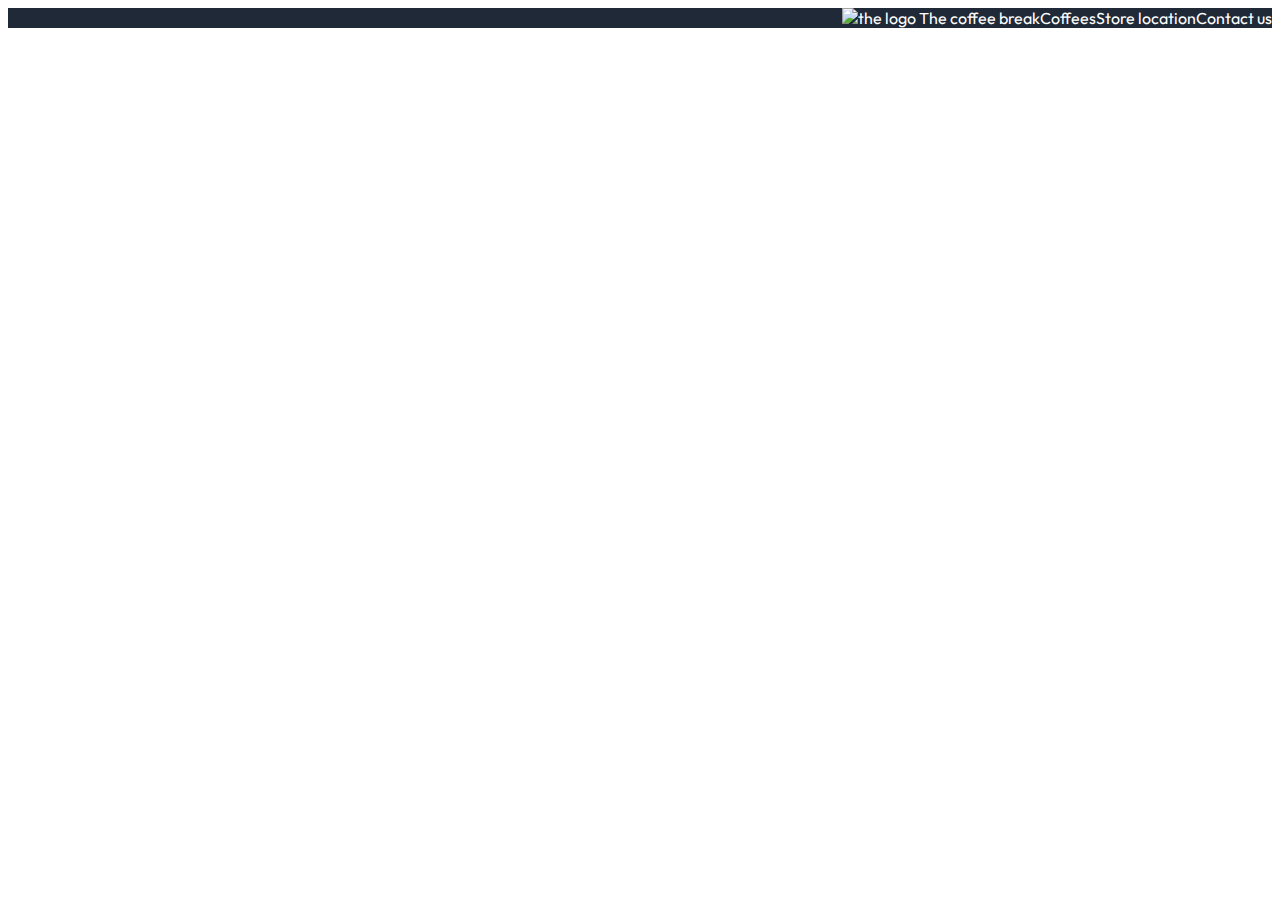
==== index.html @ 66bce4d7 "First version" ====
<!DOCTYPE html>
<html lang="en">
<head>
    <meta charset="UTF-8">
    <meta name="viewport" content="width=device-width, initial-scale=1.0">
    <title>The Coffee Break</title>
    <link rel="stylesheet" href="style.css">
</head>
<body>
    <div class="header">
        <div class="logo"> <img src="pics/image.png" alt="the logo" id="logoPic"> The coffee break
        </div>
        <div class="moreCoffees">
            <a href="#">Coffees</a>
        </div>
        <div class="storeLocation">
            <a href="#">Store location</a>
        </div>
        <div class="contactUs">
            <a href="#">Contact us</a>
        </div>
    </div>
</body>
</html>
---- style.css ----
@import url('https://fonts.googleapis.com/css2?family=Outfit:wght@600&display=swap');

.header {
    display: flex;
    justify-content: flex-end;
    background-color: #1f2937;
    color: white;
    font-family: 'Outfit', sans-serif;
    width: 100%;
}

#logoPic {
    width: 10%;
    height: auto;
}

a {
    text-decoration: none;
    color: white;
}

a:hover {
    text-decoration: underline;
}
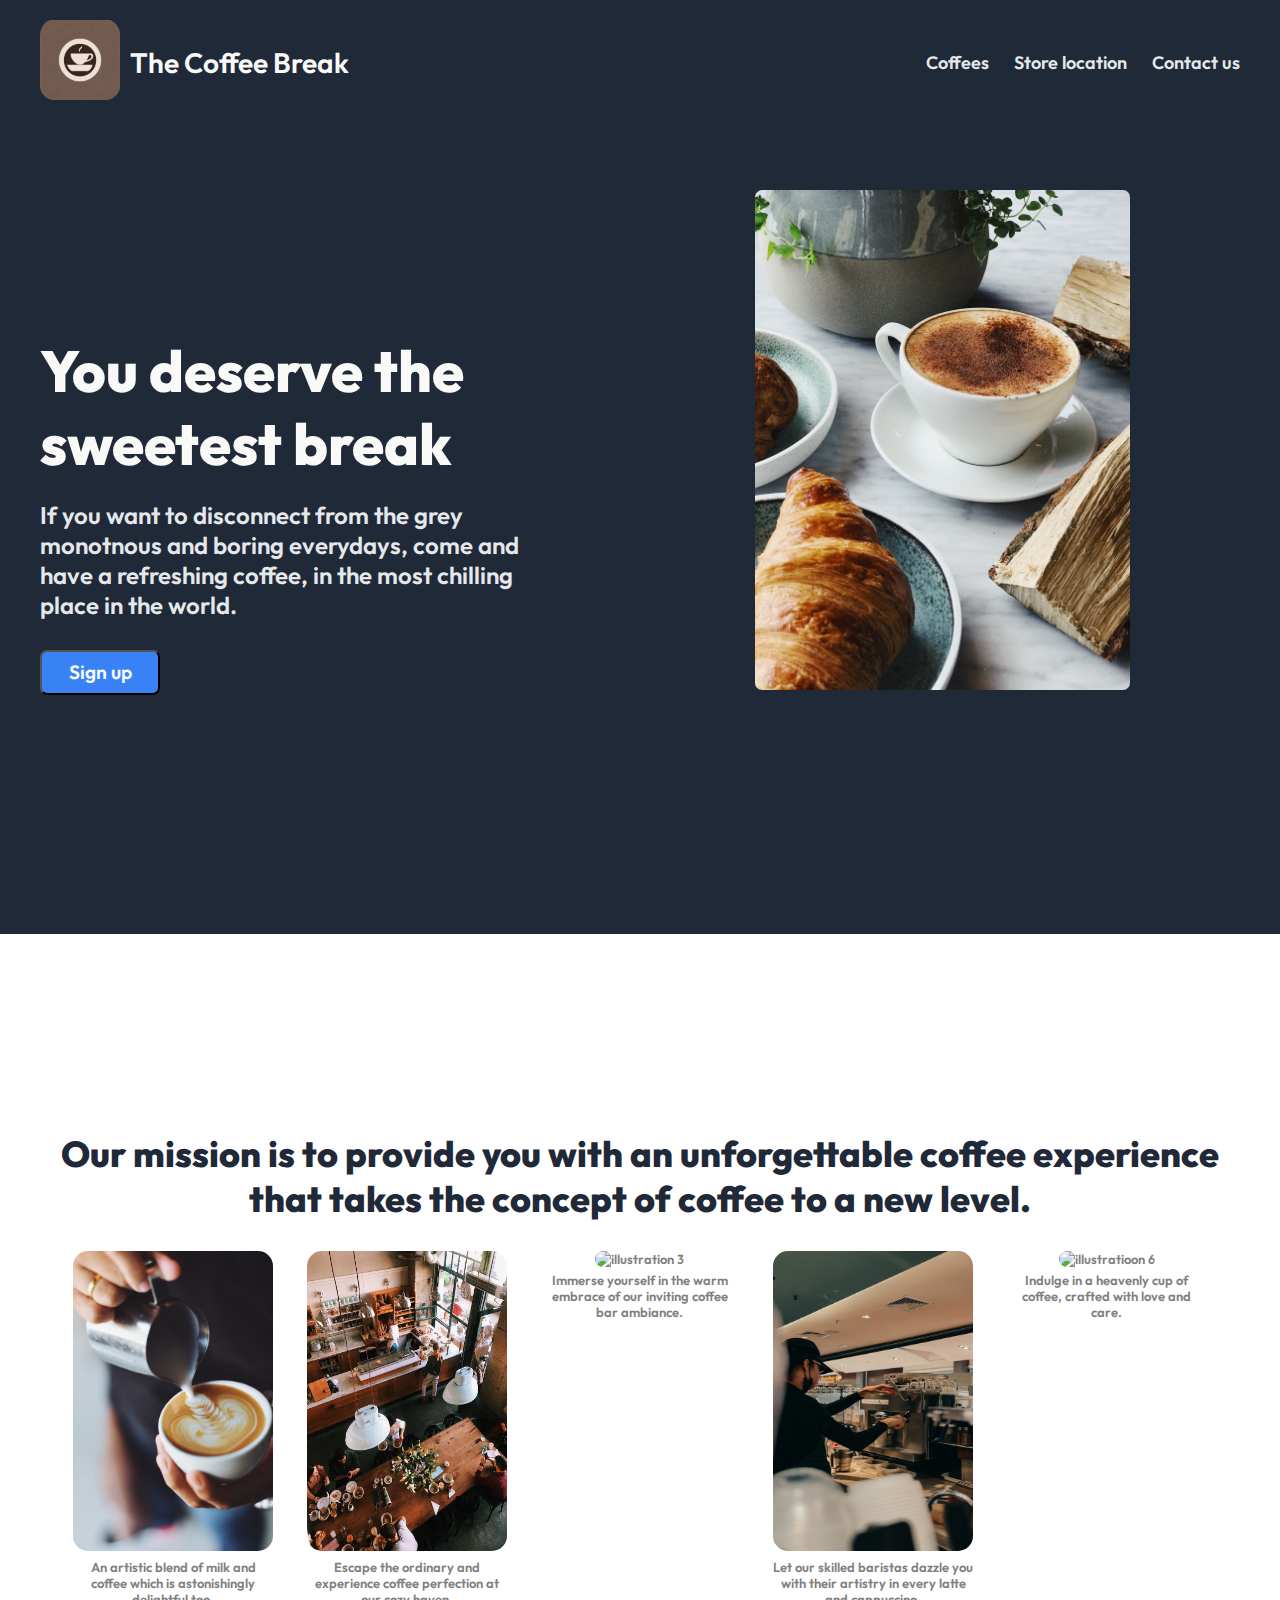
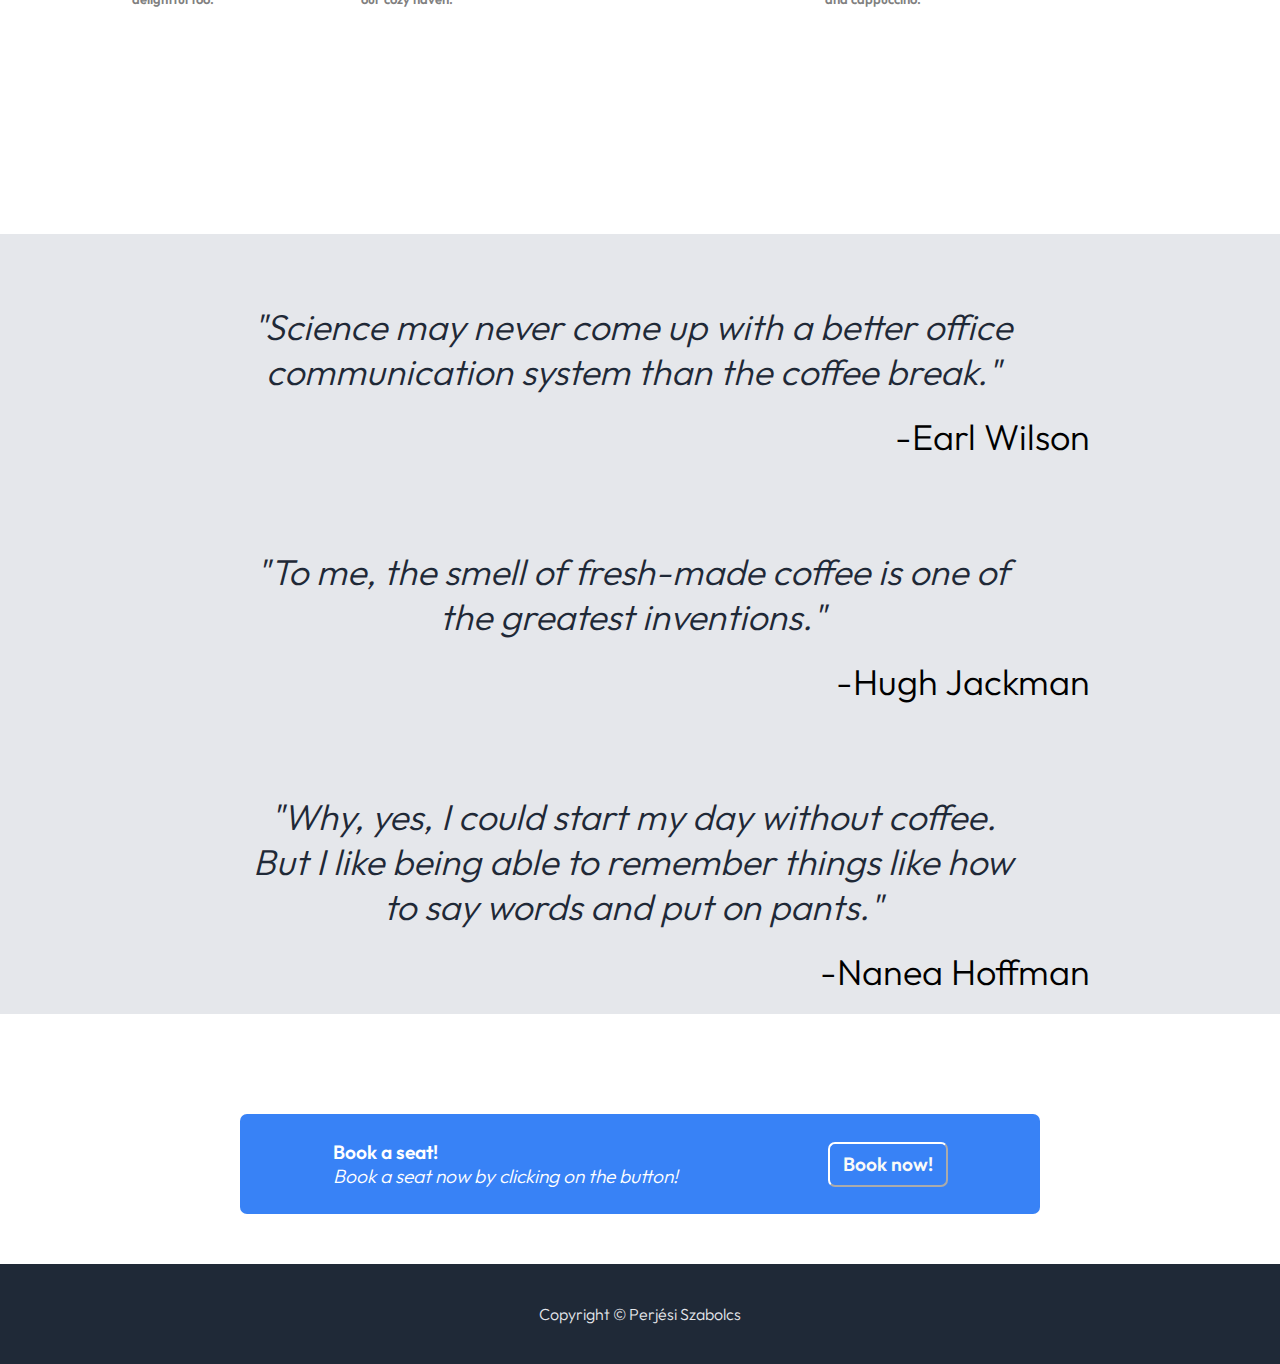
==== commit 722a7e41: "Latest version, finished" ====
--- a/index.html
+++ b/index.html
@@ -7,18 +7,135 @@
     <link rel="stylesheet" href="style.css">
 </head>
 <body>
+<div class="headerContainer">
     <div class="header">
-        <div class="logo"> <img src="pics/image.png" alt="the logo" id="logoPic"> The coffee break
+        <div class="logo"> 
+            <div class="logoPicture">                       <img src="pics/image.png" alt="the logo" id="logoPic">
+            </div>
+            <div class="logoText">
+                <h3>The Coffee Break</h3>
+            </div>
         </div>
-        <div class="moreCoffees">
-            <a href="#">Coffees</a>
-        </div>
-        <div class="storeLocation">
-            <a href="#">Store location</a>
-        </div>
-        <div class="contactUs">
-            <a href="#">Contact us</a>
+        <div class="links">
+            <div class="moreCoffees">
+                <a href="#">Coffees</a>
+            </div>
+            <div class="storeLocation">
+                <a href="#">Store location</a>
+            </div>
+            <div class="contactUs">
+                <a href="#">Contact us</a>
+            </div>
         </div>
     </div>
+</div>
+<div class="heroContainer">
+    <div class="hero">
+        <div class="heroText">
+            <div class="mainHeroText">
+                You deserve the sweetest break
+            </div>
+            <br>
+            <div class="secondaryHeroText">
+                <p>If you want to disconnect from the grey monotnous and boring everydays, come and have a refreshing coffee, in the most chilling place in the world.</p>
+            </div>
+            
+            <button id="signUpButton">Sign up</button>
+        </div>
+        <div class="heroPicture">
+            <img src="pics/hero-image.jpg" alt="a chilling picture of a cappucino" id="heroPicture">
+        </div>
+    </div>
+</div>
+<div class="infoBoxContainer">
+    <div class= "infoBox">
+        <div class="infoBoxHeader">
+            <div class="infoBoxHeaderText">
+                Our mission is to provide you with an unforgettable coffee experience that takes the concept of coffee to a new level.
+            </div>
+        </div>
+        
+        <div class="illustrations">
+            <div class="infoBox1">
+                <img src="pics/infobox1.jpg" alt="illustration 1">
+                <div class="infoBox1Comment">
+                    An artistic blend of milk and coffee which is astonishingly delightful too.
+                </div>
+            </div>
+            
+
+            <div class="infoBox2">
+                <img src="pics/infobox2.jpg" alt="illlustration 2">
+                <div class="infobox2Comment">
+                    Escape the ordinary and experience coffee perfection at our cozy haven.
+                </div>
+            </div>
+            
+
+            <div class="infoBox3">
+                <img src="pics/infobox3.jpg" alt="illustration 3">
+                <div class="infoBox3Comment">
+                    Immerse yourself in the warm embrace of our inviting coffee bar ambiance.
+                </div>
+            </div>
+            
+
+            <div class="infoBox4">
+                <img src="pics/infobox4.jpg" alt="illustration 4">
+                <div class="infoBox4Comment">
+                    Let our skilled baristas dazzle you with their artistry in every latte and cappuccino.
+                </div>
+            </div>
+            
+
+            <div class="infoBox5">
+                <img src="pics/infobox5.jpg" alt="illustratioon 6">
+                <div class="infoBox5Comment">
+                    Indulge in a heavenly cup of coffee, crafted with love and care.
+                </div>
+            </div>
+        </div>
+    </div>
+</div>
+
+<div class="quoteContainer">
+    <div class="quoteTexts">
+        <div class="quote1">
+            "Science may never come up with a better office communication system than the coffee break."
+        </div>
+        <div class="author1">
+            -Earl Wilson  
+        </div>
+        <div class="quote2">
+            "To me, the smell of fresh-made coffee is one of the greatest inventions."
+        </div>
+        <div class="author2">
+            -Hugh Jackman
+        </div>
+        <div class="quote3">
+            "Why, yes, I could start my day without coffee. But I like being able to remember things like how to say words and put on pants."
+        </div>
+        <div class="author3">
+            -Nanea Hoffman
+        </div>
+    </div>
+</div>
+<div class="callToActionContainer">
+    <div class="callToActionBox">
+        <div class="callToActionText">
+            Book a seat!
+            <br>
+            <em>Book a seat now by clicking on the button!</em>
+        </div>
+        <div class="bookButton">
+            <button id="bookButton">Book now!</button>
+        </div>
+    </div>
+</div>
+<footer>
+    <div class="copyRight">
+        Copyright © Perjési Szabolcs
+    </div>
+</footer>
 </body>
 </html>--- a/style.css
+++ b/style.css
@@ -1,24 +1,263 @@
-@import url('https://fonts.googleapis.com/css2?family=Outfit:wght@600&display=swap');
+@import url('https://fonts.googleapis.com/css2?family=Outfit:wght@300;600;800&display=swap');
+
+* {
+    padding: 0;
+    margin: 0;
+    box-sizing: border-box;
+    font-family: 'Outfit', sans-serif;
+    font-weight: 600;
+}
+
+
+.headerContainer {
+    display: flex;
+    background-color: #1f2937;
+    justify-content: center;
+    padding: 20px 0;
+}
 
 .header {
     display: flex;
+    justify-content: space-between;
+    width: 1200px;
+    margin: 0 20px;
+}
+
+.logo {
+    display: flex;
+}
+
+.logoText {
+    font-size: 24px;
+    color: #f9faf8;
+    display: flex;
+    align-items: center;
+    padding: 10px;
+}
+
+#logoPic {
+    height: 80px;
+}
+
+.links {
+    display: flex;
     justify-content: flex-end;
-    background-color: #1f2937;
-    color: white;
-    font-family: 'Outfit', sans-serif;
-    width: 100%;
-}
-
-#logoPic {
-    width: 10%;
-    height: auto;
+    align-items: center;
+    font-size: 18px;
+    
+}
+
+.moreCoffees, .storeLocation, .contactUs {
+    margin-left: 25px;
 }
 
 a {
     text-decoration: none;
-    color: white;
+    color: #e5e7eb;
 }
 
 a:hover {
     text-decoration: underline;
+}
+
+.heroContainer {
+    background-color: #1f2937;
+    display: flex;
+    justify-content: center;
+    align-items: center;
+    padding: 20px 0;
+    min-height: 90vh;
+}
+
+.hero{
+    display: flex;
+    flex-flow: row wrap;
+    justify-content: space-between;
+    width: 1200px;
+    margin: 0 20px;
+}
+
+.mainHeroText {
+    font-size: 58px;
+    font-weight: 800;
+    color: #f9faf8;
+    width: 500px;
+}
+
+.secondaryHeroText {
+    font-size: 24px;
+    color: #e5e7eb;
+    width: 500px;
+}
+
+.heroPicture {
+    position: absolute;
+    right: 150px;
+    top: 190px;
+}
+
+#heroPicture {
+    min-height: 300px;
+    max-height: 500px;
+    border-radius: 7px;
+}
+
+#signUpButton {
+    background-color: #3882f6;
+    color: #f9faf8;
+    height: 45px;
+    width: 120px;
+    margin: 30px 0;
+    font-size: larger;
+    border-radius: 7px;
+}
+
+#signUpButton:hover {
+    cursor: pointer;
+    background-color: #f9faf8;
+    color: #3882f6;
+}
+
+.infoBoxContainer {
+    display: flex;
+    background-color: #fff;
+    justify-content: center;
+    align-items: center;
+    padding: 50px 0;
+    margin: 0 20px;
+    min-height: 100vh;
+}
+
+
+.infoBox {
+    display: block;
+    justify-content: center;
+}
+
+.infoBoxHeader {
+    display: block;
+    font-size: 36px;
+    padding-bottom: 25px;
+    max-width: 1200px;
+}
+
+.infoBoxHeaderText {
+    font-weight: 800;
+    text-align: center;
+    color: #1f2937;
+}
+
+.illustrations {
+    display: flex;
+    justify-content: space-evenly;
+    flex-flow: row wrap;
+    max-width: 1200px;
+}
+
+.illustrations img {
+    height: 300px;
+    width: 200px;
+    border-radius: 15px;
+}
+
+.illustrations div {
+    width: 200px;
+    padding: 5px 0 15px 0;
+    font-size: small;
+    text-align: center;
+    color: grey;
+}
+
+.quoteContainer {
+    background-color: #e5e7eb;
+    display: flex;
+    justify-content: center;
+    width: 100%;
+}
+
+.quoteTexts{
+    font-size: 36px;
+    width: 1000px;
+}
+
+.quote1, .quote2, .quote3 {
+    margin: 0 80px 0 100px;
+    font-style: italic;
+    font-weight: 300;
+    color: #1f2937;
+    text-align: center;
+    padding: 70px 0 20px 0;
+    max-width: 785px;
+}
+
+.author1, .author2, .author3{
+    width: 1200;
+    text-align: end;
+    font-weight: 300;
+    padding-right: 50px;
+    padding-bottom: 20px;
+}
+
+.callToActionContainer {
+    display: flex;
+    width: 100%;
+    justify-content: center;
+    align-items: center;
+    padding: 100px 100px 50px 100px;
+}
+
+.callToActionBox {
+    background-color: #3882f6;
+    width: 800px;
+    height: 100px;
+    border-radius: 7px;
+    display: flex;
+    justify-content: center;
+    align-items: center;
+}
+
+.callToActionText {
+    color: #fff;
+    font-weight: 600;
+    font-size: larger;
+}
+
+em {
+    font-weight: 300;
+}
+
+#bookButton {
+    background-color: #3882f6;
+    color: #f9faf8;
+    border-color: #fff;
+    height: 45px;
+    width: 120px;
+    margin: 30px 0;
+    font-size: larger;
+    border-radius: 7px;
+}
+
+#bookButton:hover {
+    cursor: pointer;
+    background-color: #f9faf8;
+    color: #3882f6;
+}
+
+.bookButton {
+    padding-left: 150px;
+}
+
+footer {
+    display: flex;
+    justify-content: center;
+    align-items: center;
+    background-color: #1f2937;
+    height: 100px;
+
+}
+
+.copyRight {
+    text-align: center;
+    font-weight: 300;
+    color: #e5e7eb;
 }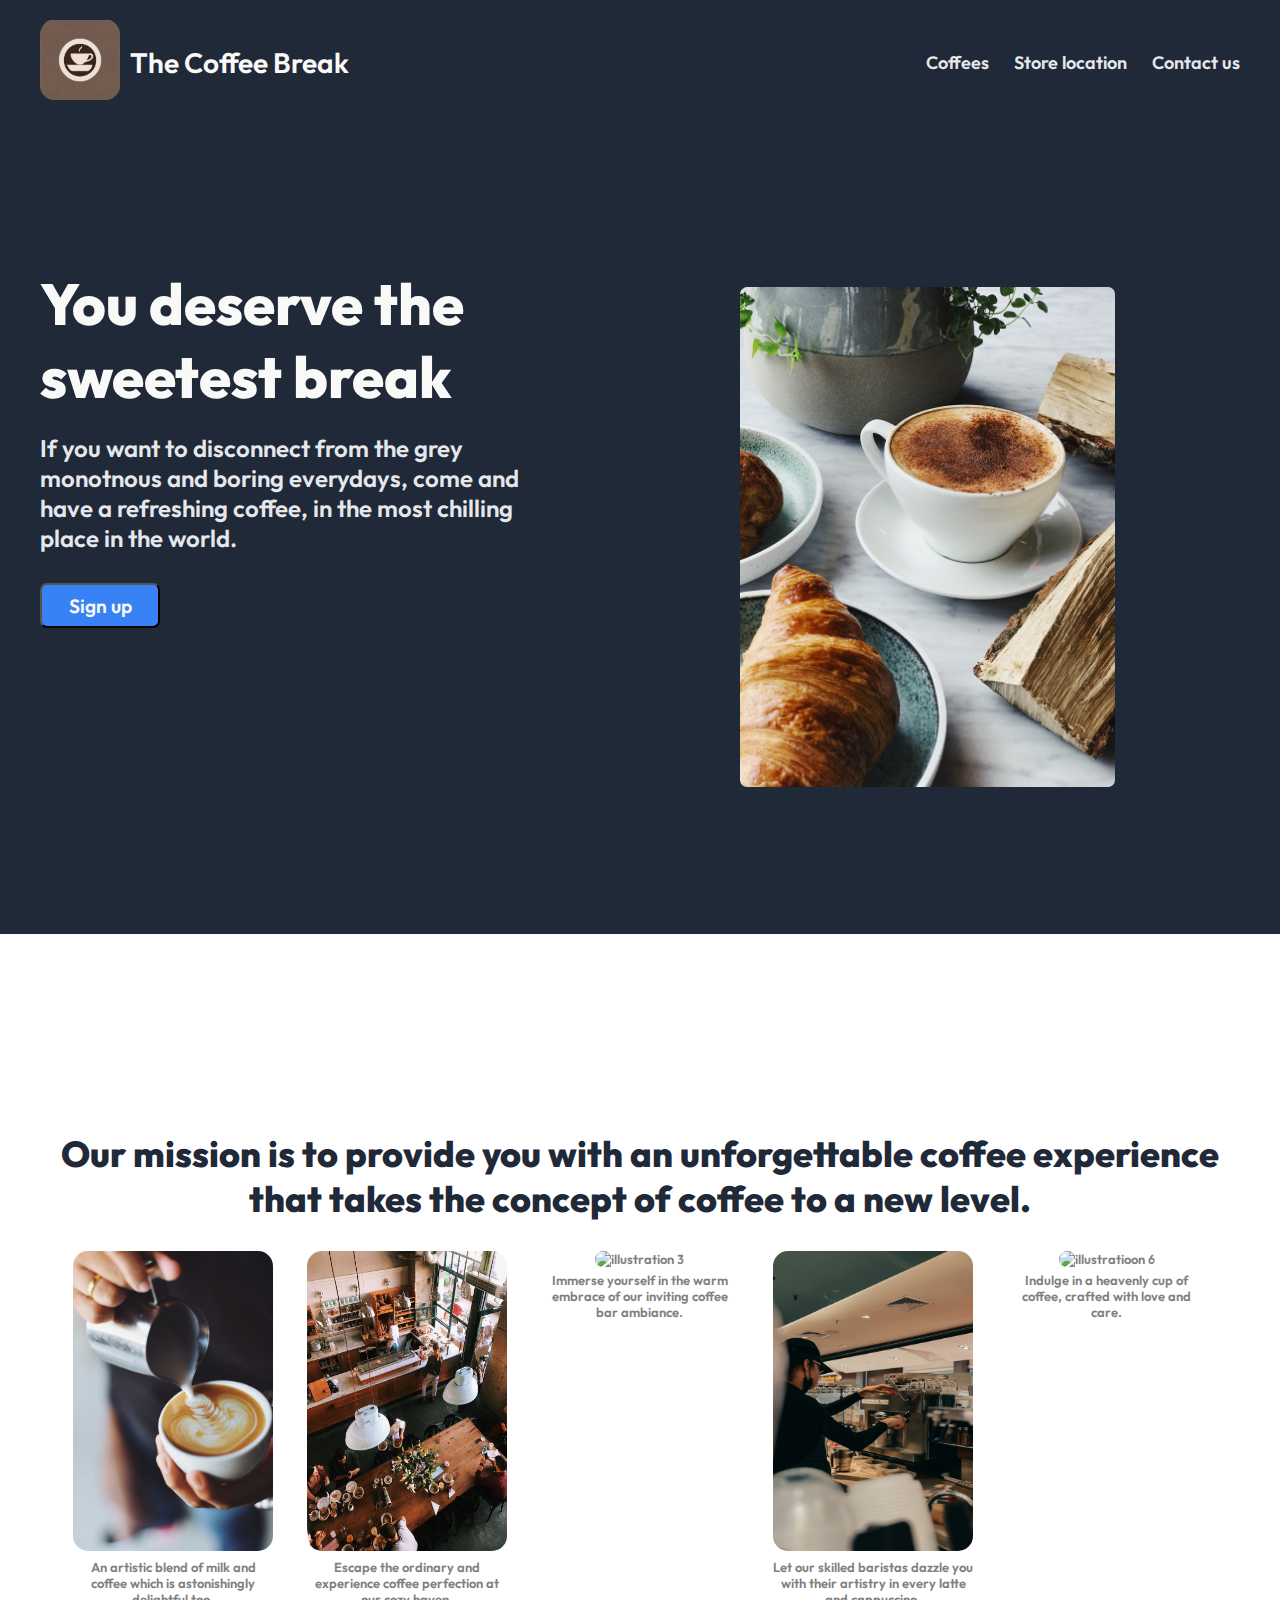
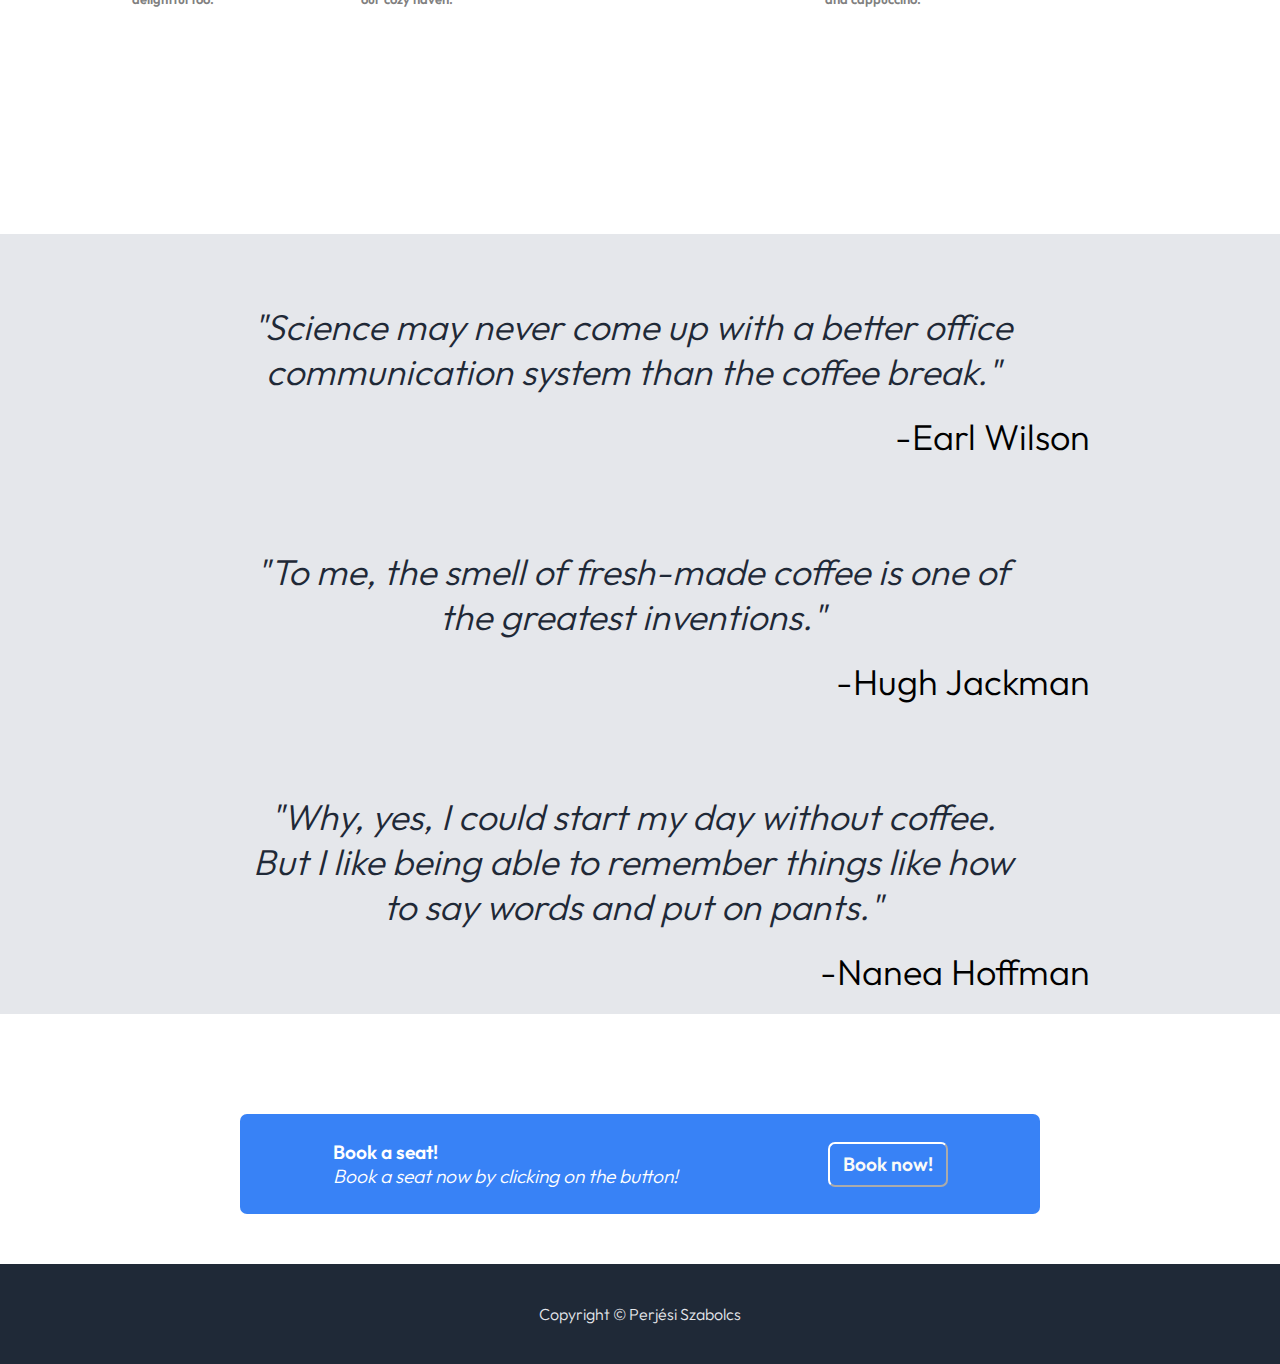
==== commit 0ff97c90: "Add responsiveness" ====
--- a/index.html
+++ b/index.html
@@ -1,141 +1,145 @@
 <!DOCTYPE html>
 <html lang="en">
-<head>
-    <meta charset="UTF-8">
-    <meta name="viewport" content="width=device-width, initial-scale=1.0">
+  <head>
+    <meta charset="UTF-8" />
+    <meta name="viewport" content="width=device-width, initial-scale=1.0" />
     <title>The Coffee Break</title>
-    <link rel="stylesheet" href="style.css">
-</head>
-<body>
-<div class="headerContainer">
-    <div class="header">
-        <div class="logo"> 
-            <div class="logoPicture">                       <img src="pics/image.png" alt="the logo" id="logoPic">
-            </div>
-            <div class="logoText">
-                <h3>The Coffee Break</h3>
-            </div>
+    <link rel="stylesheet" href="style.css" />
+    <link rel="shortcut icon" href="pics/logoMini.png.ico" />
+  </head>
+  <body>
+    <div class="headerContainer">
+      <div class="header">
+        <div class="logo">
+          <div class="logoPicture">
+            <img src="pics/image.png" alt="the logo" id="logoPic" />
+          </div>
+          <div class="logoText">
+            <h3>The Coffee Break</h3>
+          </div>
         </div>
         <div class="links">
-            <div class="moreCoffees">
-                <a href="#">Coffees</a>
-            </div>
-            <div class="storeLocation">
-                <a href="#">Store location</a>
-            </div>
-            <div class="contactUs">
-                <a href="#">Contact us</a>
-            </div>
+          <div class="moreCoffees">
+            <a href="#">Coffees</a>
+          </div>
+          <div class="storeLocation">
+            <a href="#">Store location</a>
+          </div>
+          <div class="contactUs">
+            <a href="#">Contact us</a>
+          </div>
         </div>
+      </div>
     </div>
-</div>
-<div class="heroContainer">
-    <div class="hero">
+    <div class="heroContainer">
+      <div class="hero">
         <div class="heroText">
-            <div class="mainHeroText">
-                You deserve the sweetest break
-            </div>
-            <br>
-            <div class="secondaryHeroText">
-                <p>If you want to disconnect from the grey monotnous and boring everydays, come and have a refreshing coffee, in the most chilling place in the world.</p>
-            </div>
-            
-            <button id="signUpButton">Sign up</button>
+          <div class="mainHeroText">You deserve the sweetest break</div>
+          <br />
+          <div class="secondaryHeroText">
+            <p>
+              If you want to disconnect from the grey monotnous and boring
+              everydays, come and have a refreshing coffee, in the most chilling
+              place in the world.
+            </p>
+          </div>
+
+          <button id="signUpButton">Sign up</button>
         </div>
         <div class="heroPicture">
-            <img src="pics/hero-image.jpg" alt="a chilling picture of a cappucino" id="heroPicture">
+          <img
+            src="pics/hero-image.jpg"
+            alt="a chilling picture of a cappucino"
+            id="heroPicture"
+          />
         </div>
+      </div>
     </div>
-</div>
-<div class="infoBoxContainer">
-    <div class= "infoBox">
+    <div class="infoBoxContainer">
+      <div class="infoBox">
         <div class="infoBoxHeader">
-            <div class="infoBoxHeaderText">
-                Our mission is to provide you with an unforgettable coffee experience that takes the concept of coffee to a new level.
+          <div class="infoBoxHeaderText">
+            Our mission is to provide you with an unforgettable coffee
+            experience that takes the concept of coffee to a new level.
+          </div>
+        </div>
+
+        <div class="illustrations">
+          <div class="infoBox1">
+            <img src="pics/infobox1.jpg" alt="illustration 1" />
+            <div class="infoBox1Comment">
+              An artistic blend of milk and coffee which is astonishingly
+              delightful too.
             </div>
+          </div>
+
+          <div class="infoBox2">
+            <img src="pics/infobox2.jpg" alt="illlustration 2" />
+            <div class="infobox2Comment">
+              Escape the ordinary and experience coffee perfection at our cozy
+              haven.
+            </div>
+          </div>
+
+          <div class="infoBox3">
+            <img src="pics/infobox3.jpg" alt="illustration 3" />
+            <div class="infoBox3Comment">
+              Immerse yourself in the warm embrace of our inviting coffee bar
+              ambiance.
+            </div>
+          </div>
+
+          <div class="infoBox4">
+            <img src="pics/infobox4.jpg" alt="illustration 4" />
+            <div class="infoBox4Comment">
+              Let our skilled baristas dazzle you with their artistry in every
+              latte and cappuccino.
+            </div>
+          </div>
+
+          <div class="infoBox5">
+            <img src="pics/infobox5.jpg" alt="illustratioon 6" />
+            <div class="infoBox5Comment">
+              Indulge in a heavenly cup of coffee, crafted with love and care.
+            </div>
+          </div>
         </div>
-        
-        <div class="illustrations">
-            <div class="infoBox1">
-                <img src="pics/infobox1.jpg" alt="illustration 1">
-                <div class="infoBox1Comment">
-                    An artistic blend of milk and coffee which is astonishingly delightful too.
-                </div>
-            </div>
-            
+      </div>
+    </div>
 
-            <div class="infoBox2">
-                <img src="pics/infobox2.jpg" alt="illlustration 2">
-                <div class="infobox2Comment">
-                    Escape the ordinary and experience coffee perfection at our cozy haven.
-                </div>
-            </div>
-            
-
-            <div class="infoBox3">
-                <img src="pics/infobox3.jpg" alt="illustration 3">
-                <div class="infoBox3Comment">
-                    Immerse yourself in the warm embrace of our inviting coffee bar ambiance.
-                </div>
-            </div>
-            
-
-            <div class="infoBox4">
-                <img src="pics/infobox4.jpg" alt="illustration 4">
-                <div class="infoBox4Comment">
-                    Let our skilled baristas dazzle you with their artistry in every latte and cappuccino.
-                </div>
-            </div>
-            
-
-            <div class="infoBox5">
-                <img src="pics/infobox5.jpg" alt="illustratioon 6">
-                <div class="infoBox5Comment">
-                    Indulge in a heavenly cup of coffee, crafted with love and care.
-                </div>
-            </div>
+    <div class="quoteContainer">
+      <div class="quoteTexts">
+        <div class="quote1">
+          "Science may never come up with a better office communication system
+          than the coffee break."
         </div>
+        <div class="author1">-Earl Wilson</div>
+        <div class="quote2">
+          "To me, the smell of fresh-made coffee is one of the greatest
+          inventions."
+        </div>
+        <div class="author2">-Hugh Jackman</div>
+        <div class="quote3">
+          "Why, yes, I could start my day without coffee. But I like being able
+          to remember things like how to say words and put on pants."
+        </div>
+        <div class="author3">-Nanea Hoffman</div>
+      </div>
     </div>
-</div>
-
-<div class="quoteContainer">
-    <div class="quoteTexts">
-        <div class="quote1">
-            "Science may never come up with a better office communication system than the coffee break."
-        </div>
-        <div class="author1">
-            -Earl Wilson  
-        </div>
-        <div class="quote2">
-            "To me, the smell of fresh-made coffee is one of the greatest inventions."
-        </div>
-        <div class="author2">
-            -Hugh Jackman
-        </div>
-        <div class="quote3">
-            "Why, yes, I could start my day without coffee. But I like being able to remember things like how to say words and put on pants."
-        </div>
-        <div class="author3">
-            -Nanea Hoffman
-        </div>
-    </div>
-</div>
-<div class="callToActionContainer">
-    <div class="callToActionBox">
+    <div class="callToActionContainer">
+      <div class="callToActionBox">
         <div class="callToActionText">
-            Book a seat!
-            <br>
-            <em>Book a seat now by clicking on the button!</em>
+          Book a seat!
+          <br />
+          <em>Book a seat now by clicking on the button!</em>
         </div>
         <div class="bookButton">
-            <button id="bookButton">Book now!</button>
+          <button id="bookButton">Book now!</button>
         </div>
+      </div>
     </div>
-</div>
-<footer>
-    <div class="copyRight">
-        Copyright © Perjési Szabolcs
-    </div>
-</footer>
-</body>
-</html>+    <footer>
+      <div class="copyRight">Copyright © Perjési Szabolcs</div>
+    </footer>
+  </body>
+</html>
--- a/style.css
+++ b/style.css
@@ -1,263 +1,340 @@
-@import url('https://fonts.googleapis.com/css2?family=Outfit:wght@300;600;800&display=swap');
+@import url("https://fonts.googleapis.com/css2?family=Outfit:wght@300;600;800&display=swap");
 
 * {
-    padding: 0;
-    margin: 0;
-    box-sizing: border-box;
-    font-family: 'Outfit', sans-serif;
-    font-weight: 600;
-}
-
+  padding: 0;
+  margin: 0;
+  box-sizing: border-box;
+  font-family: "Outfit", sans-serif;
+  font-weight: 600;
+}
 
 .headerContainer {
-    display: flex;
-    background-color: #1f2937;
-    justify-content: center;
-    padding: 20px 0;
+  display: flex;
+  background-color: #1f2937;
+  justify-content: center;
+  padding: 20px 0;
 }
 
 .header {
-    display: flex;
-    justify-content: space-between;
-    width: 1200px;
-    margin: 0 20px;
+  display: flex;
+  justify-content: space-between;
+  width: 1200px;
+  margin: 0 20px;
 }
 
 .logo {
-    display: flex;
+  display: flex;
 }
 
 .logoText {
+  font-size: 24px;
+  color: #f9faf8;
+  display: flex;
+  align-items: center;
+  padding: 10px;
+}
+
+#logoPic {
+  height: 80px;
+}
+
+.links {
+  display: flex;
+  justify-content: flex-end;
+  align-items: center;
+  font-size: 18px;
+}
+
+.moreCoffees,
+.storeLocation,
+.contactUs {
+  margin-left: 25px;
+}
+
+a {
+  text-decoration: none;
+  color: #e5e7eb;
+}
+
+a:hover {
+  text-decoration: underline;
+}
+
+.heroContainer {
+  background-color: #1f2937;
+  display: flex;
+  justify-content: center;
+  align-items: center;
+  padding: 20px 0;
+  min-height: 90vh;
+}
+
+.hero {
+  display: flex;
+  flex-flow: row wrap;
+  justify-content: space-between;
+  width: 1200px;
+  margin: 0 20px;
+}
+
+.mainHeroText {
+  font-size: 58px;
+  font-weight: 800;
+  color: #f9faf8;
+  width: 500px;
+}
+
+.secondaryHeroText {
+  font-size: 24px;
+  color: #e5e7eb;
+  width: 500px;
+}
+
+.heroPicture {
+  position: relative;
+  margin-top: 20px;
+  width: 100%;
+  max-width: 500px;
+}
+
+#heroPicture {
+  min-height: 300px;
+  max-height: 500px;
+  border-radius: 7px;
+}
+
+#signUpButton {
+  background-color: #3882f6;
+  color: #f9faf8;
+  height: 45px;
+  width: 120px;
+  margin: 30px 0;
+  font-size: larger;
+  border-radius: 7px;
+}
+
+#signUpButton:hover {
+  cursor: pointer;
+  background-color: #f9faf8;
+  color: #3882f6;
+}
+
+.infoBoxContainer {
+  display: flex;
+  background-color: #fff;
+  justify-content: center;
+  align-items: center;
+  padding: 50px 0;
+  margin: 0 20px;
+  min-height: 100vh;
+}
+
+.infoBox {
+  display: block;
+  justify-content: center;
+}
+
+.infoBoxHeader {
+  display: block;
+  font-size: 36px;
+  padding-bottom: 25px;
+  max-width: 1200px;
+}
+
+.infoBoxHeaderText {
+  font-weight: 800;
+  text-align: center;
+  color: #1f2937;
+}
+
+.illustrations {
+  display: flex;
+  justify-content: space-evenly;
+  flex-flow: row wrap;
+  max-width: 1200px;
+}
+
+.illustrations img {
+  height: 300px;
+  width: 200px;
+  border-radius: 15px;
+}
+
+.illustrations div {
+  width: 200px;
+  padding: 5px 0 15px 0;
+  font-size: small;
+  text-align: center;
+  color: grey;
+}
+
+.quoteContainer {
+  background-color: #e5e7eb;
+  display: flex;
+  justify-content: center;
+  width: 100%;
+}
+
+.quoteTexts {
+  font-size: 36px;
+  width: 1000px;
+}
+
+.quote1,
+.quote2,
+.quote3 {
+  margin: 0 80px 0 100px;
+  font-style: italic;
+  font-weight: 300;
+  color: #1f2937;
+  text-align: center;
+  padding: 70px 0 20px 0;
+  max-width: 785px;
+}
+
+.author1,
+.author2,
+.author3 {
+  width: 1200;
+  text-align: end;
+  font-weight: 300;
+  padding-right: 50px;
+  padding-bottom: 20px;
+}
+
+.callToActionContainer {
+  display: flex;
+  width: 100%;
+  justify-content: center;
+  align-items: center;
+  padding: 100px 100px 50px 100px;
+}
+
+.callToActionBox {
+  background-color: #3882f6;
+  width: 800px;
+  height: 100px;
+  border-radius: 7px;
+  display: flex;
+  justify-content: center;
+  align-items: center;
+}
+
+.callToActionText {
+  color: #fff;
+  font-weight: 600;
+  font-size: larger;
+}
+
+em {
+  font-weight: 300;
+}
+
+#bookButton {
+  background-color: #3882f6;
+  color: #f9faf8;
+  border-color: #fff;
+  height: 45px;
+  width: 120px;
+  margin: 30px 0;
+  font-size: larger;
+  border-radius: 7px;
+}
+
+#bookButton:hover {
+  cursor: pointer;
+  background-color: #f9faf8;
+  color: #3882f6;
+}
+
+.bookButton {
+  padding-left: 150px;
+}
+
+footer {
+  display: flex;
+  justify-content: center;
+  align-items: center;
+  background-color: #1f2937;
+  height: 100px;
+}
+
+.copyRight {
+  text-align: center;
+  font-weight: 300;
+  color: #e5e7eb;
+}
+
+/* Media Queries */
+@media (max-width: 768px) {
+  .header {
+    flex-direction: column;
+    align-items: center;
+  }
+
+  .links {
+    flex-direction: column;
+    align-items: center;
+    font-size: 16px;
+  }
+
+  .hero {
+    flex-direction: column;
+    align-items: center;
+    text-align: center;
+  }
+
+  .mainHeroText {
+    font-size: 28px;
+  }
+
+  .secondaryHeroText {
+    font-size: 16px;
+  }
+
+  .heroPicture {
+    position: relative;
+    margin: 20px 0;
+  }
+
+  .quoteTexts {
+    font-size: 18px;
+  }
+
+  .callToActionText {
+    font-size: 18px;
+  }
+
+  .callToActionBox {
+    height: auto;
+    padding: 20px;
+  }
+
+  .illustrations {
+    flex-direction: column;
+    align-items: center;
+  }
+
+  .illustrations img {
+    width: 80%;
+    max-width: 300px;
+  }
+}
+
+@media (max-width: 480px) {
+  .mainHeroText {
     font-size: 24px;
-    color: #f9faf8;
-    display: flex;
-    align-items: center;
-    padding: 10px;
-}
-
-#logoPic {
-    height: 80px;
-}
-
-.links {
-    display: flex;
-    justify-content: flex-end;
-    align-items: center;
-    font-size: 18px;
-    
-}
-
-.moreCoffees, .storeLocation, .contactUs {
-    margin-left: 25px;
-}
-
-a {
-    text-decoration: none;
-    color: #e5e7eb;
-}
-
-a:hover {
-    text-decoration: underline;
-}
-
-.heroContainer {
-    background-color: #1f2937;
-    display: flex;
-    justify-content: center;
-    align-items: center;
-    padding: 20px 0;
-    min-height: 90vh;
-}
-
-.hero{
-    display: flex;
-    flex-flow: row wrap;
-    justify-content: space-between;
-    width: 1200px;
-    margin: 0 20px;
-}
-
-.mainHeroText {
-    font-size: 58px;
-    font-weight: 800;
-    color: #f9faf8;
-    width: 500px;
-}
-
-.secondaryHeroText {
-    font-size: 24px;
-    color: #e5e7eb;
-    width: 500px;
-}
-
-.heroPicture {
-    position: absolute;
-    right: 150px;
-    top: 190px;
-}
-
-#heroPicture {
-    min-height: 300px;
-    max-height: 500px;
-    border-radius: 7px;
-}
-
-#signUpButton {
-    background-color: #3882f6;
-    color: #f9faf8;
-    height: 45px;
-    width: 120px;
-    margin: 30px 0;
-    font-size: larger;
-    border-radius: 7px;
-}
-
-#signUpButton:hover {
-    cursor: pointer;
-    background-color: #f9faf8;
-    color: #3882f6;
-}
-
-.infoBoxContainer {
-    display: flex;
-    background-color: #fff;
-    justify-content: center;
-    align-items: center;
-    padding: 50px 0;
-    margin: 0 20px;
-    min-height: 100vh;
-}
-
-
-.infoBox {
-    display: block;
-    justify-content: center;
-}
-
-.infoBoxHeader {
-    display: block;
-    font-size: 36px;
-    padding-bottom: 25px;
-    max-width: 1200px;
-}
-
-.infoBoxHeaderText {
-    font-weight: 800;
-    text-align: center;
-    color: #1f2937;
-}
-
-.illustrations {
-    display: flex;
-    justify-content: space-evenly;
-    flex-flow: row wrap;
-    max-width: 1200px;
-}
-
-.illustrations img {
-    height: 300px;
-    width: 200px;
-    border-radius: 15px;
-}
-
-.illustrations div {
-    width: 200px;
-    padding: 5px 0 15px 0;
-    font-size: small;
-    text-align: center;
-    color: grey;
-}
-
-.quoteContainer {
-    background-color: #e5e7eb;
-    display: flex;
-    justify-content: center;
-    width: 100%;
-}
-
-.quoteTexts{
-    font-size: 36px;
-    width: 1000px;
-}
-
-.quote1, .quote2, .quote3 {
-    margin: 0 80px 0 100px;
-    font-style: italic;
-    font-weight: 300;
-    color: #1f2937;
-    text-align: center;
-    padding: 70px 0 20px 0;
-    max-width: 785px;
-}
-
-.author1, .author2, .author3{
-    width: 1200;
-    text-align: end;
-    font-weight: 300;
-    padding-right: 50px;
-    padding-bottom: 20px;
-}
-
-.callToActionContainer {
-    display: flex;
-    width: 100%;
-    justify-content: center;
-    align-items: center;
-    padding: 100px 100px 50px 100px;
-}
-
-.callToActionBox {
-    background-color: #3882f6;
-    width: 800px;
-    height: 100px;
-    border-radius: 7px;
-    display: flex;
-    justify-content: center;
-    align-items: center;
-}
-
-.callToActionText {
-    color: #fff;
-    font-weight: 600;
-    font-size: larger;
-}
-
-em {
-    font-weight: 300;
-}
-
-#bookButton {
-    background-color: #3882f6;
-    color: #f9faf8;
-    border-color: #fff;
-    height: 45px;
-    width: 120px;
-    margin: 30px 0;
-    font-size: larger;
-    border-radius: 7px;
-}
-
-#bookButton:hover {
-    cursor: pointer;
-    background-color: #f9faf8;
-    color: #3882f6;
-}
-
-.bookButton {
-    padding-left: 150px;
-}
-
-footer {
-    display: flex;
-    justify-content: center;
-    align-items: center;
-    background-color: #1f2937;
-    height: 100px;
-
-}
-
-.copyRight {
-    text-align: center;
-    font-weight: 300;
-    color: #e5e7eb;
-}+  }
+
+  .secondaryHeroText {
+    font-size: 14px;
+  }
+
+  .quoteTexts {
+    font-size: 16px;
+  }
+
+  .callToActionText {
+    font-size: 16px;
+  }
+}
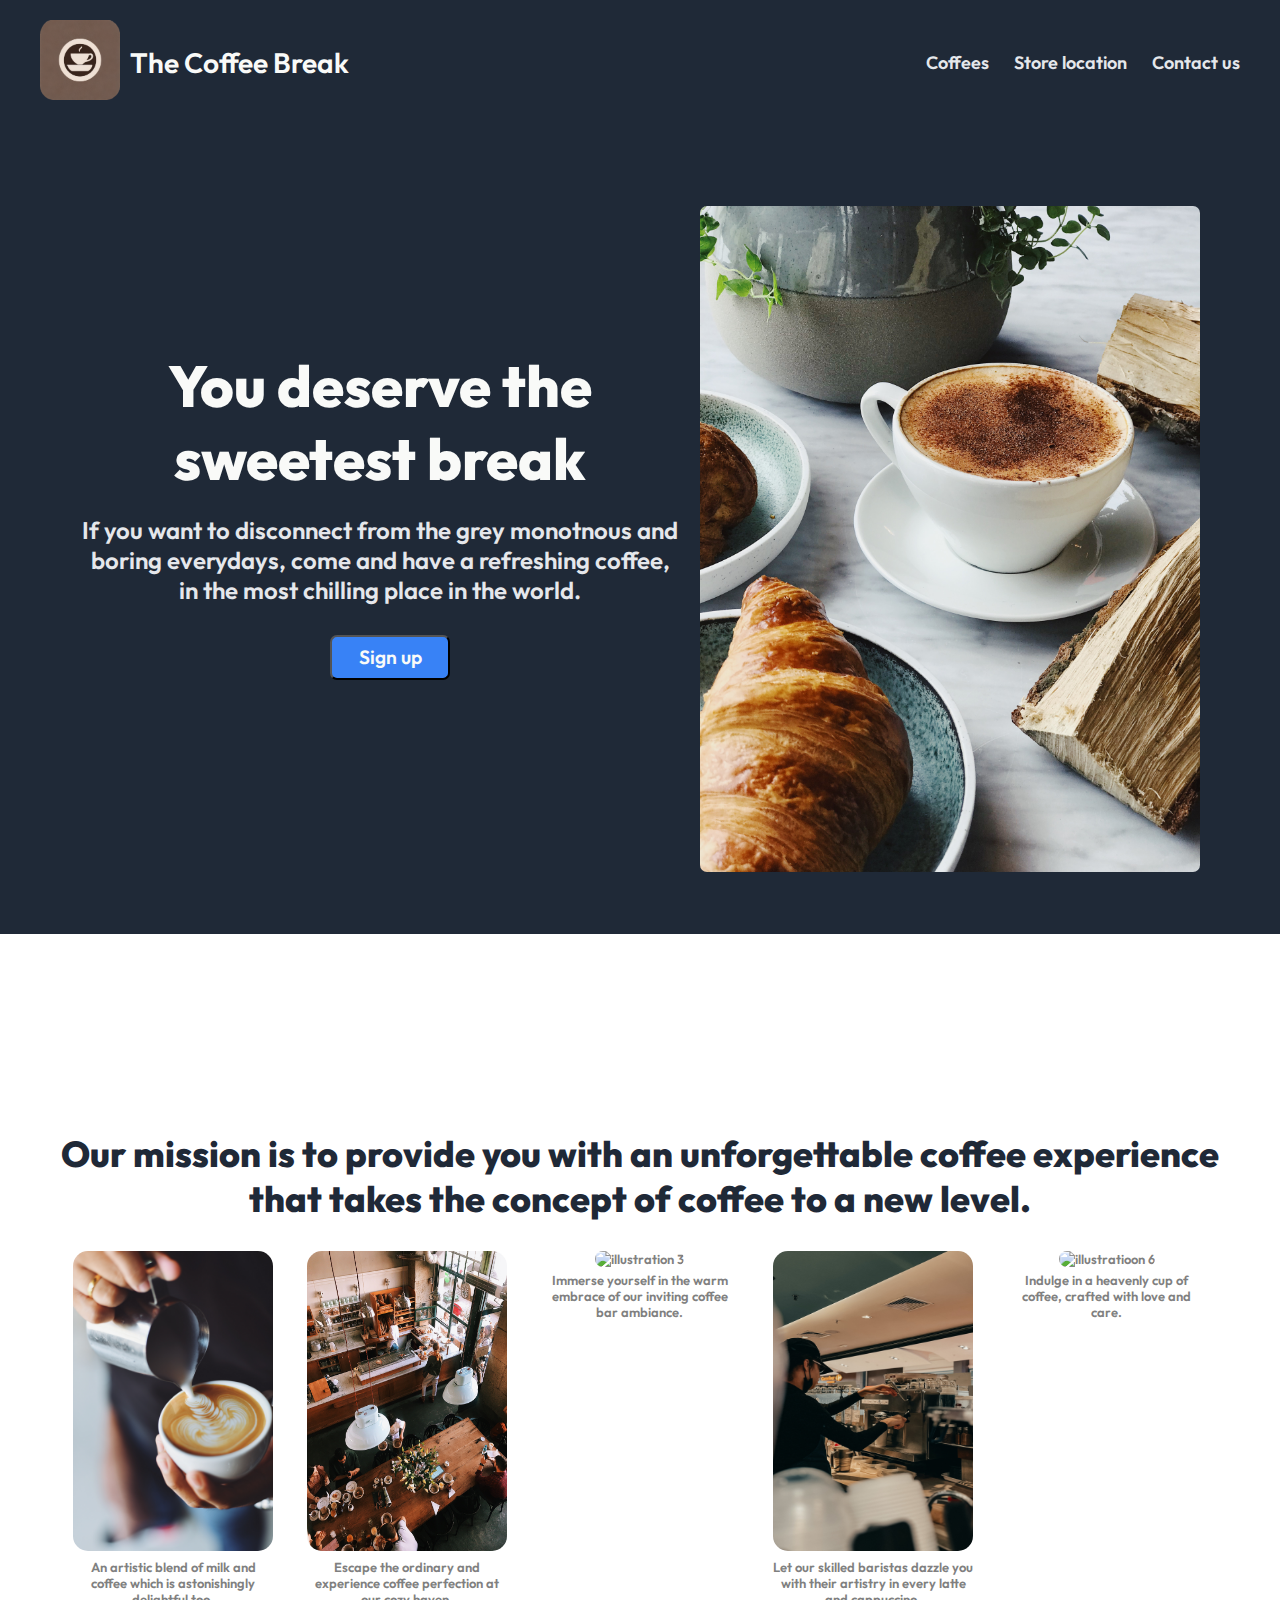
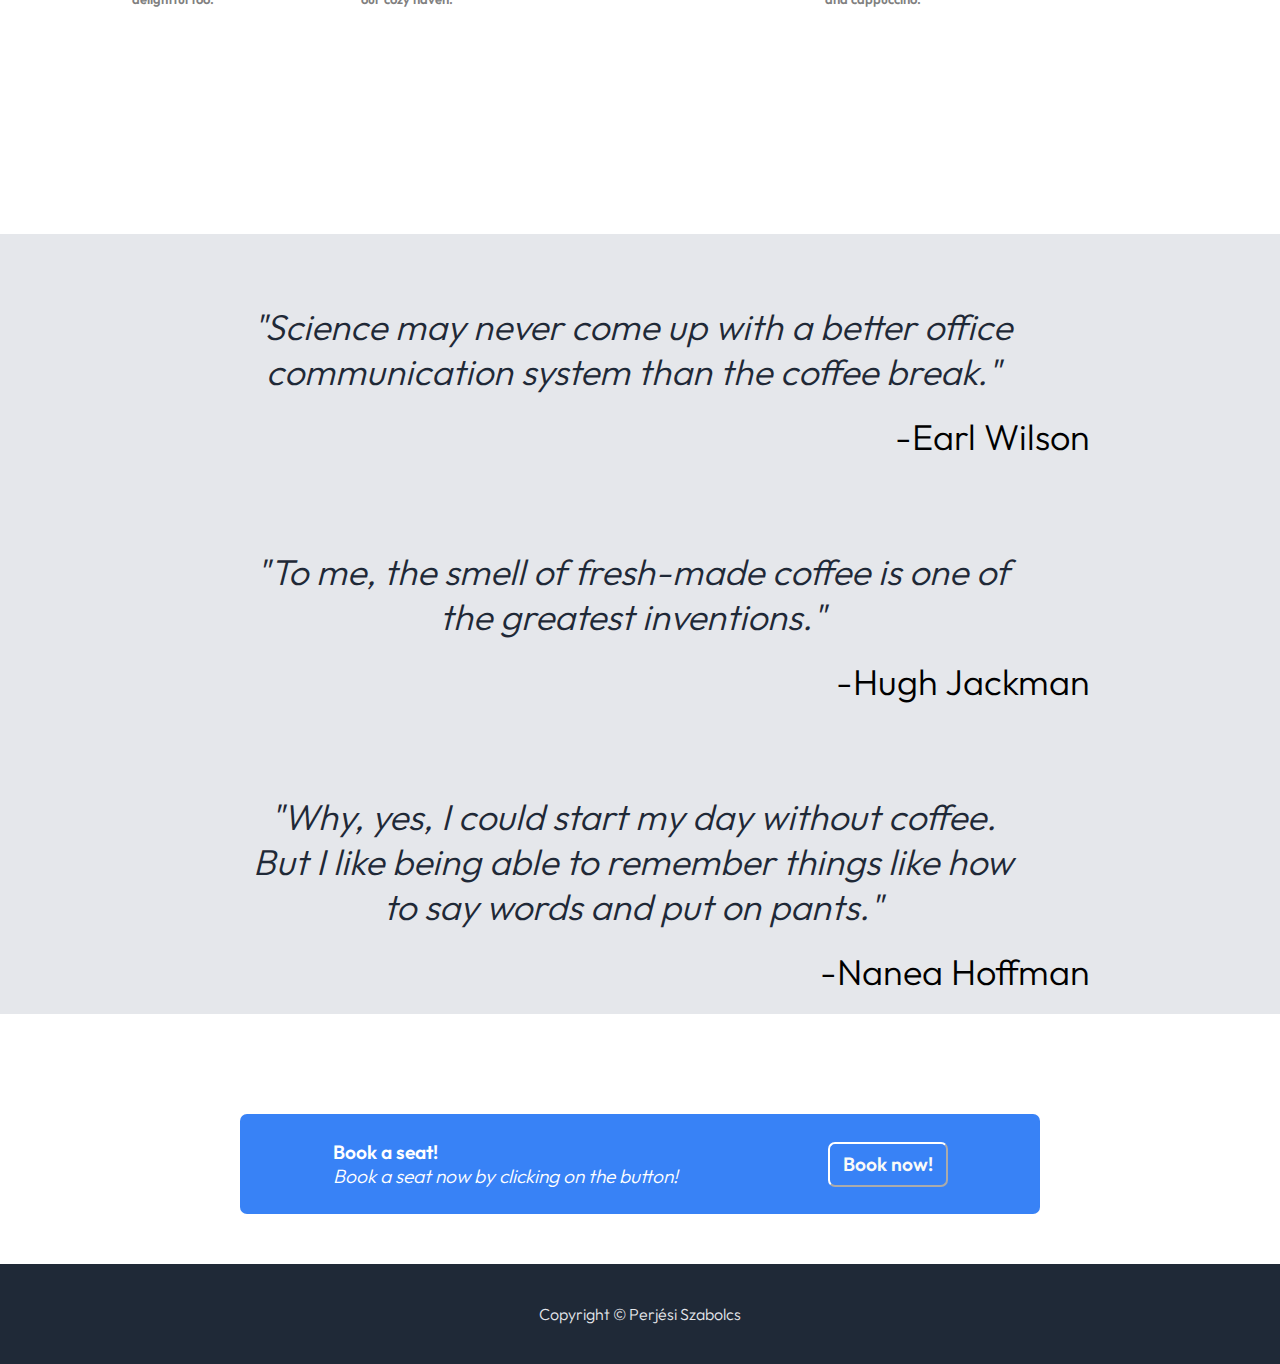
==== commit 64039c6a: "update" ====
--- a/index.html
+++ b/index.html
@@ -6,6 +6,7 @@
     <title>The Coffee Break</title>
     <link rel="stylesheet" href="style.css" />
     <link rel="shortcut icon" href="pics/logoMini.png.ico" />
+    <link rel="stylesheet" href="https://cdnjs.cloudflare.com/ajax/libs/aos/2.3.4/aos.css" />
   </head>
   <body>
     <div class="headerContainer">
@@ -20,13 +21,13 @@
         </div>
         <div class="links">
           <div class="moreCoffees">
-            <a href="#">Coffees</a>
+            <a href="coffees.html">Coffees</a>
           </div>
           <div class="storeLocation">
-            <a href="#">Store location</a>
+            <a href="storelocation.html">Store location</a>
           </div>
           <div class="contactUs">
-            <a href="#">Contact us</a>
+            <a href="contactus.html">Contact us</a>
           </div>
         </div>
       </div>
@@ -65,7 +66,7 @@
         </div>
 
         <div class="illustrations">
-          <div class="infoBox1">
+          <div class="infoBox1" data-aos="fade-right" data-aos-delay="500">
             <img src="pics/infobox1.jpg" alt="illustration 1" />
             <div class="infoBox1Comment">
               An artistic blend of milk and coffee which is astonishingly
@@ -73,7 +74,7 @@
             </div>
           </div>
 
-          <div class="infoBox2">
+          <div class="infoBox2" data-aos="fade-right" data-aos-delay="750">
             <img src="pics/infobox2.jpg" alt="illlustration 2" />
             <div class="infobox2Comment">
               Escape the ordinary and experience coffee perfection at our cozy
@@ -81,7 +82,7 @@
             </div>
           </div>
 
-          <div class="infoBox3">
+          <div class="infoBox3" data-aos="fade-right" data-aos-delay="1000">
             <img src="pics/infobox3.jpg" alt="illustration 3" />
             <div class="infoBox3Comment">
               Immerse yourself in the warm embrace of our inviting coffee bar
@@ -89,7 +90,7 @@
             </div>
           </div>
 
-          <div class="infoBox4">
+          <div class="infoBox4" data-aos="fade-right" data-aos-delay="1250">
             <img src="pics/infobox4.jpg" alt="illustration 4" />
             <div class="infoBox4Comment">
               Let our skilled baristas dazzle you with their artistry in every
@@ -97,7 +98,7 @@
             </div>
           </div>
 
-          <div class="infoBox5">
+          <div class="infoBox5" data-aos="fade-right" data-aos-delay="1500">
             <img src="pics/infobox5.jpg" alt="illustratioon 6" />
             <div class="infoBox5Comment">
               Indulge in a heavenly cup of coffee, crafted with love and care.
@@ -141,5 +142,9 @@
     <footer>
       <div class="copyRight">Copyright © Perjési Szabolcs</div>
     </footer>
+    <script src="https://cdnjs.cloudflare.com/ajax/libs/aos/2.3.4/aos.js"></script>
+    <script>
+      AOS.init();
+    </script>
   </body>
 </html>
--- a/style.css
+++ b/style.css
@@ -69,28 +69,30 @@
   min-height: 90vh;
 }
 
-.hero {
+/* .hero {
   display: flex;
   flex-flow: row wrap;
   justify-content: space-between;
   width: 1200px;
   margin: 0 20px;
-}
+} */
 
 .mainHeroText {
   font-size: 58px;
   font-weight: 800;
   color: #f9faf8;
-  width: 500px;
+  max-width: 600px;
+  margin-right: 20px;
 }
 
 .secondaryHeroText {
   font-size: 24px;
   color: #e5e7eb;
-  width: 500px;
-}
-
-.heroPicture {
+  max-width: 600px;
+  margin-right: 20px;
+}
+
+/* .heroPicture {
   position: relative;
   margin-top: 20px;
   width: 100%;
@@ -101,6 +103,30 @@
   min-height: 300px;
   max-height: 500px;
   border-radius: 7px;
+} */
+
+.hero {
+  display: flex;
+  flex-direction: row;
+  justify-content: space-between;
+  align-items: center;
+  text-align: center;
+  max-width: 1200px;
+  margin: 0 auto;
+}
+
+.heroPicture {
+  margin-top: 20px;
+  max-width: 500px;
+  width: 100%;
+}
+
+#heroPicture {
+  display: block;
+  width: 100%;
+  max-width: 100%;
+  border-radius: 7px;
+  height: auto;
 }
 
 #signUpButton {
@@ -195,7 +221,7 @@
 .author1,
 .author2,
 .author3 {
-  width: 1200;
+  /*width: 1200;*/
   text-align: end;
   font-weight: 300;
   padding-right: 50px;
@@ -265,7 +291,7 @@
   color: #e5e7eb;
 }
 
-/* Media Queries */
+/* 768px alatti eszközök (pl. táblagépek) */
 @media (max-width: 768px) {
   .header {
     flex-direction: column;
@@ -286,41 +312,35 @@
 
   .mainHeroText {
     font-size: 28px;
+    text-align: center;
   }
 
   .secondaryHeroText {
     font-size: 16px;
+    text-align: center;
   }
 
   .heroPicture {
-    position: relative;
     margin: 20px 0;
+    width: 100%;
+    max-width: 80%;
+  }
+
+  .infoBoxContainer {
+    padding: 20px;
   }
 
   .quoteTexts {
     font-size: 18px;
   }
 
-  .callToActionText {
-    font-size: 18px;
-  }
-
   .callToActionBox {
+    padding: 20px;
     height: auto;
-    padding: 20px;
-  }
-
-  .illustrations {
-    flex-direction: column;
-    align-items: center;
-  }
-
-  .illustrations img {
-    width: 80%;
-    max-width: 300px;
-  }
-}
-
+  }
+}
+
+/* 480px alatti eszközök (pl. okostelefonok) */
 @media (max-width: 480px) {
   .mainHeroText {
     font-size: 24px;
@@ -330,11 +350,425 @@
     font-size: 14px;
   }
 
+  .heroPicture {
+    margin: 20px 0;
+    width: 100%;
+    max-width: 50%;
+  }
+
+  .infoBoxHeader {
+    font-size: 20px;
+    text-align: center;
+  }
+
+  .illustrations img {
+    width: 90%;
+    max-width: 250px;
+  }
+
   .quoteTexts {
     font-size: 16px;
   }
 
-  .callToActionText {
-    font-size: 16px;
-  }
-}
+  .callToActionBox {
+    flex-direction: column;
+    align-items: center;
+    text-align: center;
+  }
+
+  #bookButton {
+    width: 100%;
+    margin-top: 20px;
+  }
+
+  footer {
+    flex-direction: column;
+    text-align: center;
+  }
+}
+
+
+.coffeeListContainer {
+  display: flex;
+  background-color: #1f2937;
+  justify-content: center;
+  align-items: center;
+  padding: 50px 0;
+  min-height: 100vh;
+}
+
+.coffeeList {
+  display: block;
+  justify-content: center;
+}
+
+.coffeeItem {
+  display: flex;
+  justify-content: space-between;
+  align-items: center;
+  padding: 20px 0;
+  border-bottom: 1px solid #e5e7eb;
+}
+
+.coffeeName {
+  font-size: 24px;
+  color: #f9faf8;
+  padding: 10px;
+  flex: 1;
+}
+
+.coffeeDescription {
+  font-size: 18px;
+  color: #e5e7eb;
+  flex: 2;
+  padding-left: 20px;
+}
+
+.coffeeItem img {
+  height: 100px;
+  width: 100px;
+  border-radius: 15px;
+  margin-right: 20px;
+}
+
+/* 768px alatti eszközök (pl. táblagépek) */
+@media (max-width: 768px) {
+  .header {
+    flex-direction: column;
+    align-items: center;
+  }
+
+  .links {
+    flex-direction: column;
+    align-items: center;
+    font-size: 16px;
+  }
+
+  .coffeeListContainer {
+    padding: 20px;
+  }
+
+  .coffeeList {
+    flex-direction: column;
+    align-items: center;
+    text-align: center;
+  }
+
+  .coffeeItem {
+    flex-direction: column;
+    align-items: center;
+    margin-bottom: 20px;
+  }
+
+  .coffeeItem img {
+    width: 80%;
+    max-width: 250px;
+    height: auto;
+  }
+
+  .coffeeName {
+    font-size: 18px;
+    margin-top: 10px;
+  }
+
+  .coffeeDescription {
+    font-size: 14px;
+    margin-top: 5px;
+  }
+}
+
+/* 480px alatti eszközök (pl. okostelefonok) */
+@media (max-width: 480px) {
+  .coffeeItem img {
+    width: 100%;
+    max-width: 200px;
+    height: auto;
+  }
+
+  .coffeeName {
+    font-size: 16px;
+  }
+
+  .coffeeDescription {
+    font-size: 12px;
+  }
+
+  .coffeeListContainer {
+    padding: 10px;
+  }
+}
+
+.logoText a {
+  text-decoration: none;
+  font-size: 1.17em;
+  font-weight: bold;
+}
+
+.storeLocationContainer {
+  display: flex;
+  background-color: #1f2937;
+  justify-content: center;
+  padding: 50px 0;
+  min-height: 100vh;
+}
+
+.storeLocation {
+  display: block;
+  justify-content: center;
+}
+
+.storeLocationHeader {
+  display: block;
+  font-size: 36px;
+  padding-bottom: 25px;
+  max-width: 1200px;
+  color: #ffffff;
+}
+
+.storeLocationList {
+  display: flex;
+  justify-content: space-evenly;
+  flex-flow: row wrap;
+  max-width: 1200px;
+  flex-direction: column;
+}
+
+.storeLocationItem {
+  display: flex;
+  justify-content: center;
+  align-items: center;
+  padding: 20px 0;
+  border-bottom: 1px solid #e5e7eb;
+}
+
+.storeLocationName {
+  font-size: 24px;
+  color: #f9faf8;
+  padding: 10px;
+  flex: 1;
+}
+
+.storeLocationAddress {
+  font-size: 18px;
+  color: #e5e7eb;
+  flex: 2;
+  padding-left: 20px;
+}
+
+.storeLocationPhone {
+  font-size: 18px;
+  color: #e5e7eb;
+  flex: 2;
+  padding-left: 20px;
+}
+
+/* 768px alatti eszközök (pl. táblagépek) */
+@media (max-width: 768px) {
+  .header {
+    flex-direction: column;
+    align-items: center;
+  }
+
+  .links {
+    flex-direction: column;
+    align-items: center;
+    font-size: 16px;
+  }
+
+  .storeLocationContainer {
+    padding: 20px;
+  }
+
+  .storeLocationHeader h2 {
+    text-align: center;
+    font-size: 24px;
+  }
+
+  .storeLocationList {
+    flex-direction: column;
+    align-items: center;
+  }
+
+  .storeLocationItem {
+    margin-bottom: 20px;
+    padding: 10px;
+    border: 1px solid #e5e7eb;
+    border-radius: 10px;
+    text-align: center;
+  }
+
+  .storeLocationName {
+    font-size: 18px;
+  }
+
+  .storeLocationAddress,
+  .storeLocationPhone {
+    font-size: 16px;
+  }
+}
+
+/* 480px alatti eszközök (pl. okostelefonok) */
+@media (max-width: 480px) {
+  .storeLocationHeader h2 {
+    font-size: 20px;
+  }
+
+  .storeLocationItem {
+    padding: 10px;
+    margin-bottom: 15px;
+  }
+
+  .storeLocationName {
+    font-size: 16px;
+  }
+
+  .storeLocationAddress,
+  .storeLocationPhone {
+    font-size: 14px;
+  }
+}
+
+.contactUsContainer {
+  display: flex;
+  background-color: #1f2937;
+  justify-content: center;
+  /*align-items: center;*/
+  padding: 50px 0;
+  min-height: 100vh;
+}
+
+.contact {
+  display: block;
+  justify-content: center;
+}
+
+.contactUsHeader {
+  display: block;
+  font-size: 36px;
+  padding-bottom: 25px;
+  max-width: 1200px;
+  color: #ffffff;
+}
+
+.contactUsText {
+  font-size: 24px;
+  color: #f9faf8;
+  padding: 10px;
+  flex: 1;
+}
+
+.contactUsForm {
+  display: flex;
+  justify-content: center;
+  align-items: center;
+  padding: 20px 0;
+}
+
+.contactUsForm form {
+  display: flex;
+  flex-direction: column;
+  justify-content: center;
+  align-items: center;
+  padding: 20px;
+  border-radius: 7px;
+  background-color: #f9faf8;
+}
+
+.contactUsForm input, .contactUsForm textarea {
+  width: 300px;
+  height: 30px;
+  margin: 10px;
+  padding: 5px;
+  border-radius: 7px;
+}
+
+.contactUsForm button {
+  background-color: #3882f6;
+  color: #f9faf8;
+  height: 45px;
+  width: 120px;
+  margin: 30px 0;
+  font-size: larger;
+  border-radius: 7px;
+}
+
+.contactUsForm button:hover {
+  cursor: pointer;
+  background-color: #f9faf8;
+  color: #3882f6;
+}
+
+/* 768px alatti eszközök (pl. táblagépek) */
+@media (max-width: 768px) {
+  .header {
+    flex-direction: column;
+    align-items: center;
+  }
+
+  .links {
+    flex-direction: column;
+    align-items: center;
+    font-size: 16px;
+  }
+
+  .contactUsContainer {
+    padding: 20px;
+  }
+
+  .contactUsHeader h1 {
+    text-align: center;
+    font-size: 24px;
+  }
+
+  .contactUsText {
+    text-align: center;
+    font-size: 16px;
+    margin-bottom: 20px;
+  }
+
+  .contactUsForm form {
+    width: 100%;
+    max-width: 400px;
+    margin: 0 auto;
+  }
+
+  .contactUsForm label {
+    font-size: 14px;
+  }
+
+  .contactUsForm input,
+  .contactUsForm textarea {
+    width: 100%;
+    margin: 10px 0;
+    font-size: 14px;
+  }
+
+  .contactUsForm button {
+    width: 100%;
+    font-size: 16px;
+  }
+}
+
+/* 480px alatti eszközök (pl. okostelefonok) */
+@media (max-width: 480px) {
+  .contactUsHeader h1 {
+    font-size: 20px;
+  }
+
+  .contactUsText {
+    font-size: 14px;
+  }
+
+  .contactUsForm form {
+    padding: 10px;
+  }
+
+  .contactUsForm input,
+  .contactUsForm textarea {
+    font-size: 12px;
+  }
+
+  .contactUsForm button {
+    font-size: 14px;
+  }
+}
